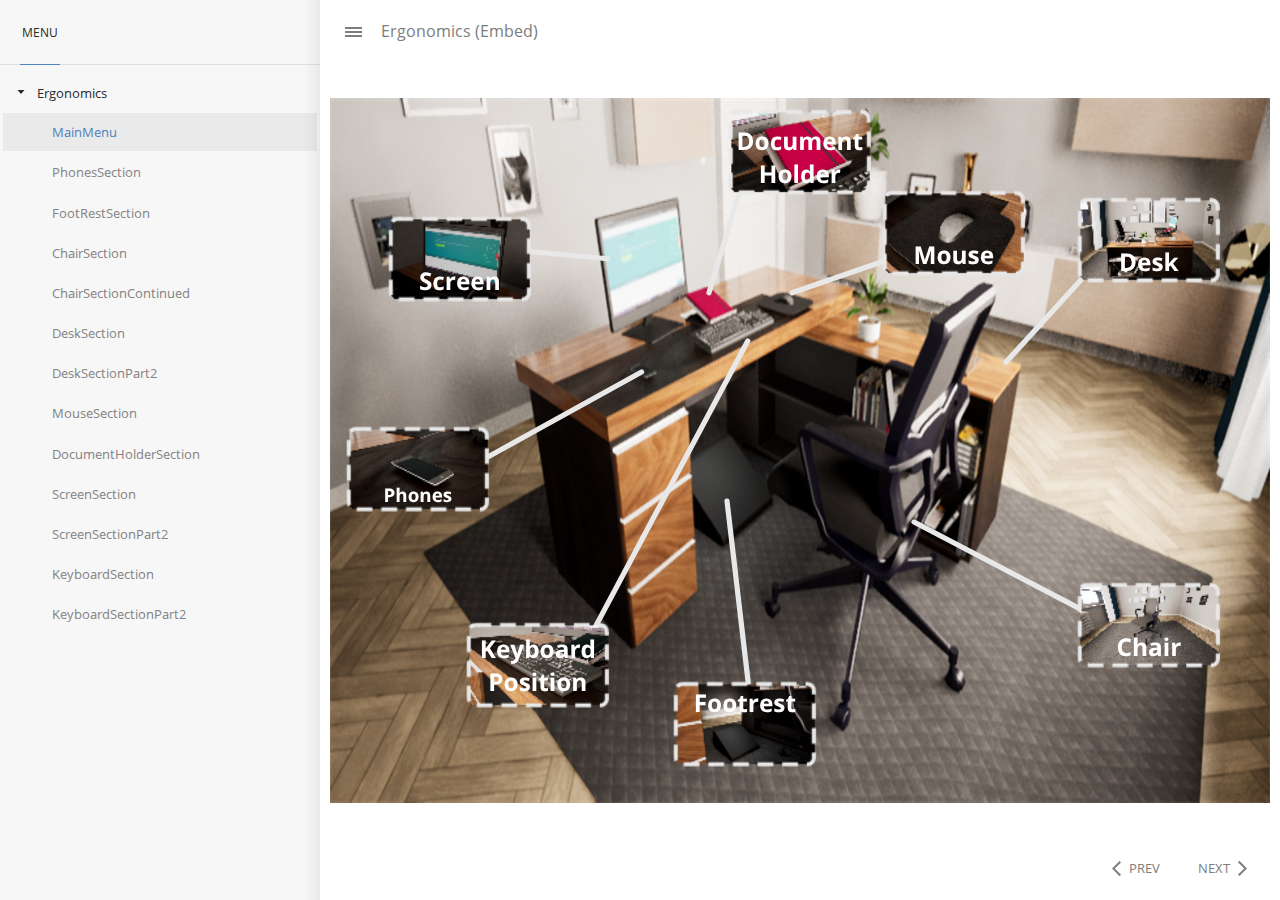
==== index.html @ 6043b25c "Added Ergonomics Storyline" ====
<!DOCTYPE html>
<html lang="en-US">
<head>
  <meta charset="utf-8">
  <!-- Created using Storyline 360 - http://www.articulate.com  -->
  <!-- version: 3.44.23192.0 -->
  <title>Ergonomics (Embed)</title>
  <meta http-equiv="x-ua-compatible" content="IE=edge" />
  <meta name="viewport" content="width=device-width, initial-scale=1.0, user-scalable=no, shrink-to-fit=no, minimal-ui" />
  <meta name="apple-mobile-web-app-capable" content="yes" />
  <style>
    html, body { height: 100%; padding: 0; margin: 0 }
    #app { height: 100%; width: 100%; }
  </style>
  
  <script>window.THREE = { };</script>
</head>
<body style="background: #FBFBFB" class="cs-HTML theme-unified">
  <!-- 360 -->
  <script>!function(e){function n(e,i){return e.test(i)}function i(e){var i=e||navigator.userAgent,o=i.split("[FBAN");if(void 0!==o[1]&&(i=o[0]),this.apple={phone:n(t,i),ipod:n(d,i),tablet:!n(t,i)&&n(s,i),device:n(t,i)||n(d,i)||n(s,i)},this.amazon={phone:n(h,i),tablet:!n(h,i)&&n(a,i),device:n(h,i)||n(a,i)},this.android={phone:n(h,i)||n(b,i),tablet:!n(h,i)&&!n(b,i)&&(n(a,i)||n(r,i)),device:n(h,i)||n(a,i)||n(b,i)||n(r,i)},this.windows={phone:n(l,i),tablet:n(p,i),device:n(l,i)||n(p,i)},this.other={blackberry:n(f,i),blackberry10:n(u,i),opera:n(c,i),firefox:n(A,i),chrome:n(w,i),device:n(f,i)||n(u,i)||n(c,i)||n(A,i)||n(w,i)},this.seven_inch=n(v,i),this.any=this.apple.device||this.android.device||this.windows.device||this.other.device||this.seven_inch,this.phone=this.apple.phone||this.android.phone||this.windows.phone,this.tablet=this.apple.tablet||this.android.tablet||this.windows.tablet,"undefined"==typeof window)return this}function o(){var e=new i;return e.Class=i,e}var t=/iPhone/i,d=/iPod/i,s=/iPad/i,b=/(?=.*\bAndroid\b)(?=.*\bMobile\b)/i,r=/Android/i,h=/(?=.*\bAndroid\b)(?=.*\bSD4930UR\b)/i,a=/(?=.*\bAndroid\b)(?=.*\b(?:KFOT|KFTT|KFJWI|KFJWA|KFSOWI|KFTHWI|KFTHWA|KFAPWI|KFAPWA|KFARWI|KFASWI|KFSAWI|KFSAWA)\b)/i,l=/IEMobile/i,p=/(?=.*\bWindows\b)(?=.*\bARM\b)/i,f=/BlackBerry/i,u=/BB10/i,c=/Opera Mini/i,w=/(CriOS|Chrome)(?=.*\bMobile\b)/i,A=/(?=.*\bFirefox\b)(?=.*\bMobile\b)/i,v=new RegExp("(?:Nexus 7|BNTV250|Kindle Fire|Silk|GT-P1000)","i");"undefined"!=typeof module&&module.exports&&"undefined"==typeof window?module.exports=i:"undefined"!=typeof module&&module.exports&&"undefined"!=typeof window?module.exports=o():"function"==typeof define&&define.amd?define("isMobile",[],e.isMobile=o()):e.isMobile=o()}(this);
    window.isMobile.apple.tablet = window.isMobile.apple.tablet ||
      (navigator.platform === 'MacIntel' && navigator.maxTouchPoints > 1);
    window.isMobile.apple.device = window.isMobile.apple.device || window.isMobile.apple.tablet;
    window.isMobile.tablet = window.isMobile.tablet || window.isMobile.apple.tablet;
    window.isMobile.any = window.isMobile.any || window.isMobile.apple.tablet;
  </script>

  <div id="focus-sink" aria-hidden="true" tabIndex="-1"></div>

  <div id="preso"></div>
  <script>
    window.DS = {};
    window.globals = {
      DATA_PATH_BASE: '',
      HAS_FRAME: true,
      HAS_SLIDE: true,

      lmsPresent: false,
      tinCanPresent: false,
      cmi5Present: false,
      aoSupport: false,
      scale: 'noscale',
      captureRc: false,
      browserSize: 'optimal',
      bgColor: '#FBFBFB',
      features: 'MultipleQuizTracking',
      themeName: 'unified',
      preloaderColor: '#8C8C8C',
      suppressAnalytics: false,
      productChannel: 'stable',
      publishSource: 'storyline',
      aid: 'aid|884dc111-f69d-4b00-8b19-a99890828684',
      cid: '1e27e7cb-bc6e-495b-96c3-03cb5de78c3d',
      playerVersion: '3.44.23192.0',
      maxIosVideoElements: 5,

      
      parseParams: function(qs) {
        if (window.globals.parsedParams != null) {
          return window.globals.parsedParams;
        }
        qs = (qs || window.location.search.substr(1)).split('+').join(' ');
        var params = {},
            tokens,
            re = /[?&]?([^=]+)=([^&]*)/g;

        while (tokens = re.exec(qs)) {
          params[decodeURIComponent(tokens[1]).trim()] =
            decodeURIComponent(tokens[2]).trim();
        }
        window.globals.parsedParams = params;
        return params;
      }

    };

    (function() {

      var classTypes = [ 'desktop', 'mobile', 'phone', 'tablet' ];

      var addDeviceClasses = function(prefix, testObj) {
        var curr, i;
        for (i = 0; i < classTypes.length; i++) {
          curr = classTypes[i];
          if (testObj[curr]) {
            document.body.classList.add(prefix + curr);
          }
        }
      };

      var params = window.globals.parseParams(),
          isDevicePreview = params.devicepreview === '1',
          isPhoneOverride = params.deviceType === 'phone' || (isDevicePreview && params.phone == '1'),
          isTabletOverride = (params.deviceType === 'tablet' || isDevicePreview) && !isPhoneOverride,
          isMobileOverride = isPhoneOverride || isTabletOverride;

      var deviceView = {
        desktop: !window.isMobile.any && !isMobileOverride,
        mobile: window.isMobile.any || isMobileOverride,
        phone: isPhoneOverride || (window.isMobile.phone && !isTabletOverride),
        tablet: isTabletOverride || window.isMobile.tablet
      };

      window.globals.deviceView = deviceView;
      window.isMobile.desktop = !window.isMobile.any;
      window.isMobile.mobile = window.isMobile.any;

      addDeviceClasses('view-', deviceView);

    })();
  </script>
  
  <script src='story_content/user.js' type=text/javascript></script>
  <div class="slide-loader"></div>

  <script type="text/javascript">
    var doc = document, loader = doc.body.querySelector('.slide-loader'); [ 1, 2, 3 ].forEach(function(n) { var d = doc.createElement('div'); d.style.backgroundColor = window.globals.preloaderColor; d.classList.add('mobile-loader-dot'); d.classList.add('dot' + n); loader.appendChild(d); });
  </script>

  <div class="mobile-load-title-overlay" style="display: none">
    <div class="mobile-load-title">Ergonomics (Embed)</div>
  </div>

  <div class="mobile-chrome-warning"></div>

  <script>
    
    if (window.autoSpider && window.vInterfaceObject) {
      document.querySelector('.mobile-load-title-overlay').style.display = 'none';
    }
  </script>

  

  <link rel="stylesheet" href="html5/data/css/output.min.css" data-noprefix />
</body>
<script src="html5/lib/scripts/ds-bootstrap.min.js"></script>
</html>
---- html5/data/css/output.min.css ----
@font-face {
  font-family: 'Open SansBold CharsBoldBF41959F';
  src: url('[data-uri]');
  font-style: normal;
  font-weight: normal;
}
@font-face {
  font-family: 'Arial Charset1_ 6erq5Y9F6C712E7';
  src: url('[data-uri]');
  font-style: normal;
  font-weight: normal;
}
@font-face {
  font-family: 'Open Sans Charset1_ 5jk18753B88';
  src: url('[data-uri]');
  font-style: normal;
  font-weight: normal;
}
.cs-HTML {
  background: rgba(251, 251, 251, 1);
}
.cs-pxabnsnfns00001000001 .cs-infopanel  {
  box-shadow: 0 1px 0 rgba(0, 0, 0, 0);
  background: rgba(255, 255, 255, 1);
}
.cs-pxabnsnfns00001000001 .cs-infopanel .cs-link {
  color: rgba(125, 125, 125, 1);
}
.cs-pxabnsnfns00001000001 .cs-infopanel .cs-link:hover {
  color: rgba(255, 255, 255, 1);
}
.cs-pxabnsnfns00001000001 .cs-infopanel .cs-name {
  color: rgba(68, 68, 68, 1);
}
.cs-pxabnsnfns00001000001 .cs-infopanel .cs-title {
  color: rgba(153, 153, 153, 1);
}
.cs-pxabnsnfns00001000001 .cs-infopanelpopup  {
  box-shadow: 0 1px 0 rgba(0, 0, 0, 0);
  background: rgba(0, 0, 0, 0);
}
.cs-pxabnsnfns00001000001 .cs-infopanelpopup .cs-link {
  color: rgba(255, 0, 0, 1);
}
.cs-pxabnsnfns00001000001 .cs-infopanelpopup .cs-link:hover {
  color: rgba(255, 255, 255, 1);
}
.cs-pxabnsnfns00001000001 .cs-infopanelpopup .cs-name {
  color: rgba(255, 255, 255, 1);
}
.cs-pxabnsnfns00001000001 .cs-infopanelpopup .cs-bio {
  color: rgba(125, 125, 125, 1);
}
.cs-pxabnsnfns00001000001 .cs-timer  {
  color: rgba(125, 125, 125, 1);
}
.cs-pxabnsnfns00001000001 .cs-duration stop:first-child {
  stop-color: rgba(220, 220, 220, 1);
}
.cs-pxabnsnfns00001000001 .cs-duration stop:last-child {
  stop-color: rgba(220, 220, 220, 1);
}
.cs-pxabnsnfns00001000001 .cs-elapsed stop:first-child {
  stop-color: rgba(254, 227, 71, 1);
}
.cs-pxabnsnfns00001000001 .cs-elapsed stop:last-child {
  stop-color: rgba(254, 227, 71, 1);
}
.cs-pxabnsnfns00001000001 .cs-timer .cs-pie .cs-innerstroke {
  stroke: rgba(199, 199, 199, 1);
}
.cs-pxabnsnfns00001000001 .cs-timer .cs-pie .cs-innerborder {
  stroke: rgba(255, 255, 255, 1);
}
.cs-pxabnsnfns00001000001 .cs-window  {
  box-shadow: 0 8px 5px rgba(0, 0, 0, 0.2);
  border-color: rgba(49, 99, 0, 1);
  background: rgba(255, 255, 255, 1);
  color: rgba(255, 255, 255, 1);
}
.cs-pxabnsnfns00001000001 .cs-window .cs-diva {
  border-color: rgba(0, 0, 0, 0);
}
.cs-pxabnsnfns00001000001 .cs-window .cs-divb {
  border-color: rgba(0, 0, 0, 0);
}
.cs-pxabnsnfns00001000001 .cs-editor .cs-editor-slide {
  color: rgba(255, 255, 255, 1);
}
.cs-pxabnsnfns00001000001 .cs-editor .cs-editor-html {
  color: rgba(84, 84, 84, 1);
}
.cs-pxabnsnfns00001000001 .cs-editor .cs-editor-button {
  text-shadow: 0 1px 0 rgba(0, 0, 0, 0);
  color: rgba(255, 255, 255, 1);
  border-color: rgba(33, 68, 0, 1);
  background: rgba(60, 124, 0, 1);
}
.cs-pxabnsnfns00001000001 .cs-editor .cs-editor-button:hover {
  background: rgba(66, 142, 0, 1);
}
.cs-pxabnsnfns00001000001 .cs-editor .cs-editor-button:active {
  background: rgba(46, 93, 0, 1);
}
.cs-pxabnsnfns00001000001 .cs-listitem  {
  color: rgba(131, 130, 130, 1);
  border-color: rgba(0, 0, 0, 0);
}
.cs-pxabnsnfns00001000001 .cs-listitem.cs-viewed {
  color: rgba(170, 170, 170, 1);
}
.cs-pxabnsnfns00001000001 .cs-listitem.cs-selected {
  color: rgba(91, 98, 100, 1);
  background: rgba(234, 234, 234, 1);
}
.cs-pxabnsnfns00001000001 .cs-listitem.cs-selected:hover {
  background: rgba(234, 234, 234, 1);
}
.cs-pxabnsnfns00001000001 .cs-listitem.cs-selected.hover {
  background: rgba(234, 234, 234, 1);
}
.cs-pxabnsnfns00001000001 .cs-listitem.cs-selected:focus {
  background: rgba(234, 234, 234, 1);
}
.cs-pxabnsnfns00001000001 .cs-listitem .cs-icon-carrot {
  fill: rgba(131, 130, 130, 1);
}
.cs-pxabnsnfns00001000001 .cs-listitem .cs-icon-carrot .cs-shadow {
  fill: rgba(0, 0, 0, 0);
}
.cs-pxabnsnfns00001000001 .cs-listitem:hover {
  background: rgba(232, 232, 232, 1);
}
.cs-pxabnsnfns00001000001 .cs-listitem.hover {
  background: rgba(232, 232, 232, 1);
}
.cs-pxabnsnfns00001000001 .cs-listitem:focus {
  background: rgba(232, 232, 232, 1);
}
.cs-pxabnsnfns00001000001 .cs-glossary  {
  color: rgba(131, 130, 130, 1);
}
.cs-pxabnsnfns00001000001 .cs-glossary .cs-scrolling-panel {
  background: rgba(0, 0, 0, 0);
}
.cs-pxabnsnfns00001000001 .cs-glossary .cs-term.cs-selected .cs-choice-list-trigger {
  color: rgba(255, 255, 255, 1);
  background: rgba(255, 255, 255, 1);
}
.cs-pxabnsnfns00001000001 .cs-glossary .cs-term.cs-selected .cs-choice-list-trigger:focus {
  color: rgba(255, 255, 255, 1);
  background: rgba(255, 255, 255, 1);
}
.cs-pxabnsnfns00001000001 .cs-glossary .cs-term:hover .cs-choice-list-trigger {
  background: rgba(140, 140, 140, 1);
}
.cs-pxabnsnfns00001000001 .cs-glossary .cs-term.hover .cs-choice-list-trigger {
  background: rgba(140, 140, 140, 1);
}
.cs-pxabnsnfns00001000001 .cs-glossary .cs-term .cs-choice-list-trigger:focus {
  background: rgba(140, 140, 140, 1);
}
.cs-pxabnsnfns00001000001 .cs-glossary .cs-diva {
  border-color: rgba(0, 0, 0, 0);
}
.cs-pxabnsnfns00001000001 .cs-glossary .cs-divb {
  border-color: rgba(0, 0, 0, 0);
}
.cs-pxabnsnfns00001000001 .cs-glossary .cs-divc {
  border-color: rgba(0, 0, 0, 0);
}
.cs-pxabnsnfns00001000001 .cs-glossary .cs-heading {
  color: rgba(44, 47, 48, 1);
}
.cs-pxabnsnfns00001000001 .cs-resource .cs-separator {
  border-color: rgba(0, 0, 0, 0);
}
.cs-pxabnsnfns00001000001 .cs-outline  {
  color: rgba(45, 45, 45, 1);
}
.cs-pxabnsnfns00001000001 .cs-outline .cs-diva {
  border-color: rgba(0, 0, 0, 0);
}
.cs-pxabnsnfns00001000001 .cs-outline .cs-divb {
  border-color: rgba(0, 0, 0, 0);
}
.cs-pxabnsnfns00001000001 .cs-outline .cs-divc {
  border-color: rgba(0, 0, 0, 0);
}
.cs-pxabnsnfns00001000001 .cs-outline .cs-search-filter:hover {
  color: rgba(0, 0, 0, 0);
}
.cs-pxabnsnfns00001000001 .cs-outline .cs-search-filter.hover {
  color: rgba(0, 0, 0, 0);
}
.cs-pxabnsnfns00001000001 .cs-transcript  {
  color: rgba(255, 255, 255, 1);
}
.cs-pxabnsnfns00001000001 .cs-transcript .cs-div {
  border-color: rgba(0, 0, 0, 0);
}
.cs-pxabnsnfns00001000001 .cs-tabs:not(.topmenu-item) {
  color: rgba(125, 125, 125, 1);
}
.cs-pxabnsnfns00001000001 .cs-tabs .cs-inner-button:not(.topmenu-item) {
  text-shadow: 0 1px 0 rgba(0, 0, 0, 0);
}
.cs-pxabnsnfns00001000001 .cs-tabs:hover:not(.topmenu-item) {
  color: rgba(39, 43, 44, 1);
}
.cs-pxabnsnfns00001000001 .cs-tabs.cs-selected {
  background: rgba(0, 0, 0, 0);
  color: rgba(39, 43, 44, 1);
}
.cs-pxabnsnfns00001000001 .cs-seekcontrol  {
  background: rgba(0, 0, 0, 0);
  border-color: rgba(0, 0, 0, 0);
}
.cs-pxabnsnfns00001000001 .cs-seekcontrol .cs-button:hover .cs-icon {
  fill: rgba(255, 255, 255, 1);
}
.cs-pxabnsnfns00001000001 .cs-seekcontrol .cs-button.hover .cs-icon {
  fill: rgba(255, 255, 255, 1);
}
.cs-pxabnsnfns00001000001 .cs-seekcontrol .cs-button .cs-icon-shadow {
  fill: rgba(0, 0, 0, 0);
}
.cs-pxabnsnfns00001000001 .cs-seekcontrol .cs-button .cs-icon {
  fill: rgba(140, 140, 140, 1);
}
.cs-pxabnsnfns00001000001 .cs-seekcontrol .cs-seek .cs-fill {
  background: rgba(255, 255, 255, 0.5);
}
.cs-pxabnsnfns00001000001 .cs-seekcontrol .cs-seek {
  background: rgba(220, 220, 220, 1);
  border-color: rgba(0, 0, 0, 0);
}
.cs-pxabnsnfns00001000001 .cs-searchinput .cs-input {
  color: rgba(142, 142, 142, 1);
  border-color: rgba(0, 0, 0, 0);
  background: rgba(234, 234, 234, 1);
}
.cs-pxabnsnfns00001000001 .cs-searchinput .cs-input:focus {
  color: rgba(44, 47, 48, 1);
  background: rgba(41, 41, 41, 1);
}
.cs-pxabnsnfns00001000001 .cs-searchinput .cs-input:hover {
  box-shadow: inset 0 0 1px 0 rgba(69, 126, 19, 0);
}
.cs-pxabnsnfns00001000001 .cs-searchinput .cs-input.hover {
  box-shadow: inset 0 0 1px 0 rgba(69, 126, 19, 0);
}
.cs-pxabnsnfns00001000001 .cs-searchinput .cs-button .cs-icon {
  fill: rgba(63, 69, 72, 1);
}
.cs-pxabnsnfns00001000001 .cs-searchinput .cs-button:hover {
  fill: rgba(63, 133, 0, 1);
}
.cs-pxabnsnfns00001000001 .cs-searchinput .cs-button.hover {
  fill: rgba(63, 133, 0, 1);
}
.cs-pxabnsnfns00001000001 .cs-menu  {
  box-shadow: 0 1px 0 rgba(0, 0, 0, 0);
  background: rgba(251, 251, 251, 1);
}
.cs-pxabnsnfns00001000001 .cs-topmenu-item.active .cs-tab {
  background: rgba(251, 251, 251, 1);
}
.cs-pxabnsnfns00001000001 .cs-logo  {
  box-shadow: 0 1px 0 rgba(37, 75, 0, 1);
  background: rgba(255, 255, 255, 1);
}
.cs-pxabnsnfns00001000001 .cs-checkbox  {
  color: rgba(255, 255, 255, 1);
}
.cs-pxabnsnfns00001000001 .cs-checkbox:hover {
  border-color: rgba(175, 221, 130, 1);
}
.cs-pxabnsnfns00001000001 .cs-checkbox.hover {
  border-color: rgba(175, 221, 130, 1);
}
.cs-pxabnsnfns00001000001 .cs-checkbox .cs-box {
  color: rgba(255, 255, 255, 1);
  border-color: rgba(42, 83, 0, 1);
}
.cs-pxabnsnfns00001000001 .cs-checkbox .cs-box:checked::after {
  color: rgba(43, 196, 0, 1);
}
.cs-pxabnsnfns00001000001 .cs-button  {
  text-shadow: 0 1px 0 rgba(0, 0, 0, 0);
  color: rgba(125, 125, 125, 1);
  border-color: rgba(0, 0, 0, 0);
  background: rgba(0, 0, 0, 0);
  box-shadow: 0 1px 0 rgba(0, 0, 0, 0);
}
.cs-pxabnsnfns00001000001 .cs-button .cs-icon {
  fill: rgba(125, 125, 125, 1);
}
.cs-pxabnsnfns00001000001 .cs-button .cs-icon-shadow {
  fill: rgba(0, 0, 0, 0);
}
.cs-pxabnsnfns00001000001 .cs-button:hover {
  background: rgba(39, 43, 44, 1);
}
.cs-pxabnsnfns00001000001 .cs-button.hover {
  background: rgba(39, 43, 44, 1);
}
.cs-pxabnsnfns00001000001 .cs-button:active {
  background: rgba(0, 0, 0, 0);
}
.cs-pxabnsnfns00001000001 .cs-button.cs-disabled:hover {
  background: rgba(0, 0, 0, 0);
}
.cs-pxabnsnfns00001000001 .cs-button.cs-disabled.hover {
  background: rgba(0, 0, 0, 0);
}
.cs-pxabnsnfns00001000001 .cs-button.cs-disabled:active {
  background: rgba(0, 0, 0, 0);
}
.cs-pxabnsnfns00001000001 .cs-button.cs-volume:hover {
  background: rgba(0, 0, 0, 0);
}
.cs-pxabnsnfns00001000001 .cs-button.cs-volume.hover {
  background: rgba(0, 0, 0, 0);
}
.cs-pxabnsnfns00001000001 .cs-button.cs-volume:active {
  background: rgba(0, 0, 0, 0);
}
.cs-pxabnsnfns00001000001.cs-base  {
  color: rgba(125, 125, 125, 1);
  border-color: rgba(0, 0, 0, 0);
  background: rgba(251, 251, 251, 1);
}
.cs-pxabnsnfns00001000001.cs-base .cs-separator .cs-diva {
  background: rgba(85, 85, 85, 1);
}
.cs-pxabnsnfns00001000001.cs-base .cs-separator .cs-divb {
  background: rgba(0, 0, 0, 0);
}
.cs-pxabnsnfns00001000001.cs-base .cs-topmenu-item.active .cs-tab {
  border-color: rgba(85, 85, 85, 1);
}
.cs-pxabnsnfns00001000001.cs-base .cs-topmenu-item.active .cs-panel {
  border-color: rgba(85, 85, 85, 1);
}
.cs-pxabnsnfns00001000001.cs-base .cs-left {
  background: rgba(247, 247, 247, 1);
}
.cs-pxabnsnfns00001000001.cs-base .cs-area-primary .cs-slide-container {
  background: rgba(255, 255, 255, 1);
}
.cs-pxabnsnfns00001000001.cs-base.cs-custom-theme .cs-brandhighlight-bg {
  background: rgba(79, 129, 189, 1) !important;
}
.cs-pxabnsnfns00001000001.cs-base.cs-custom-theme .cs-brandhighlight-border {
  border-color: rgba(79, 129, 189, 1) !important;
}
.cs-pxabnsnfns00001000001.cs-base.cs-custom-theme .cs-brandhighlight-text {
  color: rgba(79, 129, 189, 1) !important;
}
.cs-pxabnsnfns00001000001.cs-base.cs-custom-theme .cs-brandhighlight-fill {
  fill: rgba(79, 129, 189, 1) !important;
}
.cs-pxabnsnfns00001000001.cs-base.cs-custom-theme .cs-listitem.cs-selected {
  color: rgba(79, 129, 189, 1) !important;
}
.cs-pxabnsnfns00001000001 .cs-volume::-moz-range-thumb {
  border-color: rgba(43, 85, 0, 1);
  box-shadow: inset 0 0 1px 0 rgba(43, 85, 0, 1);
  background: rgba(255, 255, 255, 1);
}
.cs-pxabnsnfns00001000001 .cs-volume::-ms-thumb {
  border-color: rgba(43, 85, 0, 1);
  box-shadow: inset 0 0 1px 0 rgba(43, 85, 0, 1);
  background: rgba(255, 255, 255, 1);
}
.cs-pxabnsnfns00001000001 .cs-volume::-webkit-slider-thumb {
  border-color: rgba(43, 85, 0, 1);
  box-shadow: inset 0 0 1px 0 rgba(43, 85, 0, 1);
  background: rgba(255, 255, 255, 1);
}
.cs-pxabnsnfns00001000001 .cs-volume::-moz-range-track {
  border-color: rgba(66, 140, 1, 1);
  background: rgba(220, 220, 220, 1);
}
.cs-pxabnsnfns00001000001 .cs-volume::-ms-track {
  border-color: rgba(66, 140, 1, 1);
  background: rgba(220, 220, 220, 1);
}
.cs-pxabnsnfns00001000001 .cs-volume::-webkit-slider-runnable-track {
  border-color: rgba(66, 140, 1, 1);
  background: rgba(220, 220, 220, 1);
}
body.show-focus .tab-focus-box {
  border-color: rgba(255, 255, 0, 1);
}
.skipnav {
  border-color: rgba(255, 255, 0, 1);
}
.cs-pxabnsnfns00001000001 .cs-listitem:hover {
  color: #5B6264;
}
.cs-pxabnsnfns00001000001 .cs-listitem.hover {
  color: #5B6264;
}
.cs-listitem.cs-viewed .cs-icon-carrot * {
  fill: #AAAAAA;
}
.cs-pxabnsnfns00001000001 .cs-listitem:hover .cs-icon-carrot * {
  fill: #5B6264;
}
.cs-pxabnsnfns00001000001 .cs-listitem.hover .cs-icon-carrot * {
  fill: #5B6264;
}
.cs-pxabnsnfns00001000001 .is-scene:not(.outline-links-collapse) > a {
  color: #2C2F30;
}
.cs-pxabnsnfns00001000001 .is-scene:not(.outline-links-collapse) .cs-icon-carrot * {
  fill: #5B6264 !important;
}
.cs-pxabnsnfns00001000001 .tabs, .cs-pxabnsnfns00001000001 .cs-logo {
  border-bottom: 1px solid #DFDFDF;
}
.cs-pxabnsnfns00001000001 .area-secondary-wrapper:after {
  background-image: url('[data-uri]');
  background-size: 100%;
}
.cs-pxabnsnfns00001000001 .panel-footer {
  background: #F7F7F7;
}
.cs-pxabnsnfns00001000001 #outline-search {
  background: #EAEAEA;
}
.cs-pxabnsnfns00001000001 .topmenu-panel #outline-search {
  background: #EAEAEA;
}
.cs-pxabnsnfns00001000001 .search-icon circle, .cs-pxabnsnfns00001000001 .search-icon path {
  stroke: #3F4548;
}
.cs-pxabnsnfns00001000001 #outline-search input[type   =search] {
  color: #2C2F30;
}
.cs-pxabnsnfns00001000001 #outline-search ::-webkit-input-placeholder {
  color: #8E8E8E !important;
}
.cs-pxabnsnfns00001000001 #outline-search :-ms-input-placeholder {
  color: #8E8E8E !important;
}
.cs-pxabnsnfns00001000001 #outline-search ::-moz-placeholder {
  color: #8E8E8E !important;
  opacity: 1;
}
.cs-pxabnsnfns00001000001 .cs-topmenu-item.active, body:not(.is-touchable-tablet) .cs-pxabnsnfns00001000001 .cs-topmenu-item:hover {
  color: #272B2C;
}
.cs-pxabnsnfns00001000001 .cs-topmenu-item.button-tapped {
  color: #272B2C;
}
.cs-pxabnsnfns00001000001 .cs-topmenu-item.active .cs-tab, .cs-pxabnsnfns00001000001 .cs-topmenu-item .cs-tab {
  background: transparent !important;
  border: none !important;
}
.cs-pxabnsnfns00001000001 .top-tabs-drop-icon div {
  background: #7D7D7D;
}
.cs-pxabnsnfns00001000001 .cs-panel.topmenu-panel .panel-content, .cs-pxabnsnfns00001000001 .top-tabs-drop {
  background: #FAFAFA;
}
.cs-pxabnsnfns00001000001 .cs-topmenu-item.active .cs-panel {
  background: #FAFAFA;
}
.cs-pxabnsnfns00001000001 .cs-menu.topmenu-panel, .cs-pxabnsnfns00001000001 .top-tabs-drop {
  box-shadow: 0px 0px 25px rgba(0, 0, 0, 0.2) !important;
}
.cs-pxabnsnfns00001000001 .topmenu-item.active:after, .cs-pxabnsnfns00001000001 .open.top-tabs-drop-icon:after, .cs-pxabnsnfns00001000001 .volume .btn:after {
  background-image: url('[data-uri]');
}
.cs-pxabnsnfns00001000001 .resources .resources-list a:hover {
  background: #E8E8E8;
}
body:not(.is-touchable-tablet) .cs-pxabnsnfns00001000001 .resources .resources-list a:hover {
  background: #E8E8E8;
}
.cs-pxabnsnfns00001000001 .resources .resources-list a.hover {
  background: #E8E8E8;
}
body:not(.is-touchable-tablet) .cs-pxabnsnfns00001000001 .resources .resources-list a.hover {
  background: #E8E8E8;
}
.cs-pxabnsnfns00001000001 .resources .resources-list a.button-tapped {
  background: #E8E8E8;
}
.cs-pxabnsnfns00001000001 .cs-icon path, .cs-pxabnsnfns00001000001 .cs-icon rect, .cs-pxabnsnfns00001000001 .cs-icon polygon, .cs-pxabnsnfns00001000001 .menu-icon-wrapper.menu-icon-wrapper-hover path {
  fill: #7D7D7D;
}
.cs-pxabnsnfns00001000001 .cs-icon .icon-stroke-only {
  fill: none !important;
  stroke: #7D7D7D !important;
}
body:not(.is-touchable-tablet) .cs-pxabnsnfns00001000001 .cs-button:hover .cs-icon path, body:not(.is-touchable-tablet) .cs-pxabnsnfns00001000001 .cs-button:hover .cs-icon rect, body:not(.is-touchable-tablet) .cs-pxabnsnfns00001000001 .cs-button:hover .cs-icon polygon {
  fill: #272B2C;
}
.cs-pxabnsnfns00001000001 .cs-button.button-tapped .cs-icon path, .cs-pxabnsnfns00001000001 .cs-button.button-tapped .cs-icon rect, .cs-pxabnsnfns00001000001 .cs-button.button-tapped .cs-icon polygon {
  fill: #272B2C;
}
body:not(.is-touchable-tablet) .cs-pxabnsnfns00001000001 .cs-button:hover .cs-icon .icon-stroke-only {
  fill: none !important;
  stroke: #272B2C !important;
}
.cs-pxabnsnfns00001000001 .cs-button:button-tapped .cs-icon .icon-stroke-only {
  fill: none !important;
  stroke: #272B2C !important;
}
.cs-pxabnsnfns00001000001 .menu-icon-wrapper.menu-icon-wrapper-hover svg path {
  fill: #272B2C;
}
.cs-pxabnsnfns00001000001 .volume .btn:before {
  background: #FAFAFA;
}
.cs-pxabnsnfns00001000001 .volume-track {
  background: #DCDCDC;
}
.cs-pxabnsnfns00001000001 .volume-icon circle {
  stroke: #7D7D7D;
}
.cs-pxabnsnfns00001000001 .volume .btn:before {
  box-shadow: 0px 0px 30px rgba(0, 0, 0, 0.2) !important;
}
.cs-pxabnsnfns00001000001 .cs-panel .scrollarea-btn:after {
  background: #C4C4C4;
}
.scrollarea-scrollbar:hover .scrollarea-btn:after, .scrollarea-scrollbar.highlight-scrollbar .scrollarea-btn:after {
  background: #ADADAD;
}
.floating-sidebar .sidebar-overlay {
  background: rgba(0, 0, 0, 0.3);
}
.cs-pxabnsnfns00001000001 .overlay-message {
  background: rgba(0, 0, 0, 0.3);
}
.cs-pxabnsnfns00001000001 .top-ui-bg, .cs-pxabnsnfns00001000001 .bottom-ui-bg, .cs-pxabnsnfns00001000001 .right-ui-bg, .cs-pxabnsnfns00001000001 .left-ui-bg {
  background: rgba(255, 255, 255, 0.8);
}
.cs-pxabnsnfns00001000001 .circle-progress-bg {
  fill: #FBFBFB;
}
.cs-pxabnsnfns00001000001 .circle-progress-well {
  fill: #DCDCDC;
}
.cs-pxabnsnfns00001000001 .lightbox .option-pane {
  background: rgba(251, 251, 251, 0.8);
}
.cs-pxabnsnfns00001000001 .lightbox .option-pane:before {
  background: #FBFBFB;
}
.cs-pxabnsnfns00001000001 .message-window {
  background: #FBFBFB;
}
.cs-pxabnsnfns00001000001 .message-window-header p, .cs-pxabnsnfns00001000001 .message-window-text {
  color: #7D7D7D;
}
.cs-pxabnsnfns00001000001 .message-window-header p {
  border-bottom: 1px solid #DFDFDF;
}
.cs-pxabnsnfns00001000001 .message-window button.slide-object-button {
  border: 1px solid #7D7D7D !important;
}
.cs-pxabnsnfns00001000001 .message-window button.slide-object-button:hover {
  background: rgba(125, 125, 125, 0.3) !important;
}
.message-window .slide-object-button tspan, .message-window .slide-object-button-text tspan {
  fill: #7D7D7D !important;
}
body:not(.is-touchable-tablet) .cs-pxabnsnfns00001000001 .cs-button:hover .text {
  color: #272B2C;
}
.cs-pxabnsnfns00001000001 .cs-button.button-tapped .text {
  color: #272B2C;
}
.cs-pxabnsnfns00001000001.cs-base {
  background: #FFFFFF;
}
.cs-pxabnsnfns00001000001 .cs-menu {
  background: transparent;
}
.cs-pxabnsnfns00001000001 .progress-bar .progress-bar-fill:after {
  background: #4F81BD !important;
}
.cs-pxabnsnfns00001000001 .volume-dot {
  background: #4F81BD !important;
}
.fn-npnxnanbsnfns00001000001 {
  font-family: 'Open SansD6FFC9F9';
  -webkit-font-variant-ligatures: no-common-ligatures;
  font-variant-ligatures: no-common-ligatures;
}
.fn-pxabnsnfns00001000001 {
  font-family: 'Open SansD6FFC9F9';
  -webkit-font-variant-ligatures: no-common-ligatures;
  font-variant-ligatures: no-common-ligatures;
}
.fn-npxnabnsnfns00001000001 {
  font-family: 'Open SansD6FFC9F9';
  -webkit-font-variant-ligatures: no-common-ligatures;
  font-variant-ligatures: no-common-ligatures;
}
.fn-npnxnanbnsnfns00001000001 {
  font-family: 'Open SansD6FFC9F9';
  -webkit-font-variant-ligatures: no-common-ligatures;
  font-variant-ligatures: no-common-ligatures;
}
.fn-pxabnsnfns00001000000 {
  font-family: 'Open SansD6FFC9F9';
  -webkit-font-variant-ligatures: no-common-ligatures;
  font-variant-ligatures: no-common-ligatures;
}
@font-face {
  font-family: 'Open SansD6FFC9F9';
  src: url('[data-uri]');
  font-style: normal;
  font-weight: bold;
}
@font-face {
  font-family: 'Open SansD6FFC9F9';
  src: url('[data-uri]');
  font-style: normal;
  font-weight: normal;
}
.cs-ExternalInterfaceErrorSlide .cs-buttonOK {
  color: rgba(255, 255, 255, 1);
  border-color: rgba(33, 68, 0, 1);
  background: rgba(60, 124, 0, 1);
  text-shadow: 0 1px 0 rgba(0, 0, 0, 0);
}
.cs-ExternalInterfaceErrorSlide .cs-buttonOK .cs-html {
  color: rgba(84, 84, 84, 1);
}
.cs-ExternalInterfaceErrorSlide .cs-buttonOK .cs-slide {
  border-color: rgba(255, 255, 255, 1);
}
.cs-ExternalInterfaceErrorSlide .cs-buttonOK:hover {
  background: rgba(66, 142, 0, 1);
}
.cs-ExternalInterfaceErrorSlide .cs-buttonOK:active {
  background: rgba(46, 93, 0, 1);
}
.cs-InvalidPromptSlide .cs-6IU3LxxL5YJ-InvalidPromptSlide-btn0 {
  color: rgba(255, 255, 255, 1);
  border-color: rgba(33, 68, 0, 1);
  background: rgba(60, 124, 0, 1);
  text-shadow: 0 1px 0 rgba(0, 0, 0, 0);
}
.cs-InvalidPromptSlide .cs-6IU3LxxL5YJ-InvalidPromptSlide-btn0 .cs-html {
  color: rgba(84, 84, 84, 1);
}
.cs-InvalidPromptSlide .cs-6IU3LxxL5YJ-InvalidPromptSlide-btn0 .cs-slide {
  border-color: rgba(255, 255, 255, 1);
}
.cs-InvalidPromptSlide .cs-6IU3LxxL5YJ-InvalidPromptSlide-btn0:hover {
  background: rgba(66, 142, 0, 1);
}
.cs-InvalidPromptSlide .cs-6IU3LxxL5YJ-InvalidPromptSlide-btn0:active {
  background: rgba(46, 93, 0, 1);
}
.cs-PrintPromptSlide .cs-6IU3LxxL5YJ-PrintPromptSlide-btn0 {
  color: rgba(255, 255, 255, 1);
  border-color: rgba(33, 68, 0, 1);
  background: rgba(60, 124, 0, 1);
  text-shadow: 0 1px 0 rgba(0, 0, 0, 0);
}
.cs-PrintPromptSlide .cs-6IU3LxxL5YJ-PrintPromptSlide-btn0 .cs-html {
  color: rgba(84, 84, 84, 1);
}
.cs-PrintPromptSlide .cs-6IU3LxxL5YJ-PrintPromptSlide-btn0 .cs-slide {
  border-color: rgba(255, 255, 255, 1);
}
.cs-PrintPromptSlide .cs-6IU3LxxL5YJ-PrintPromptSlide-btn0:hover {
  background: rgba(66, 142, 0, 1);
}
.cs-PrintPromptSlide .cs-6IU3LxxL5YJ-PrintPromptSlide-btn0:active {
  background: rgba(46, 93, 0, 1);
}
.cs-ScrollPromptSlide .cs-6IU3LxxL5YJ-ScrollPromptSlide-btn0 {
  color: rgba(255, 255, 255, 1);
  border-color: rgba(33, 68, 0, 1);
  background: rgba(60, 124, 0, 1);
  text-shadow: 0 1px 0 rgba(0, 0, 0, 0);
}
.cs-ScrollPromptSlide .cs-6IU3LxxL5YJ-ScrollPromptSlide-btn0 .cs-html {
  color: rgba(84, 84, 84, 1);
}
.cs-ScrollPromptSlide .cs-6IU3LxxL5YJ-ScrollPromptSlide-btn0 .cs-slide {
  border-color: rgba(255, 255, 255, 1);
}
.cs-ScrollPromptSlide .cs-6IU3LxxL5YJ-ScrollPromptSlide-btn0:hover {
  background: rgba(66, 142, 0, 1);
}
.cs-ScrollPromptSlide .cs-6IU3LxxL5YJ-ScrollPromptSlide-btn0:active {
  background: rgba(46, 93, 0, 1);
}
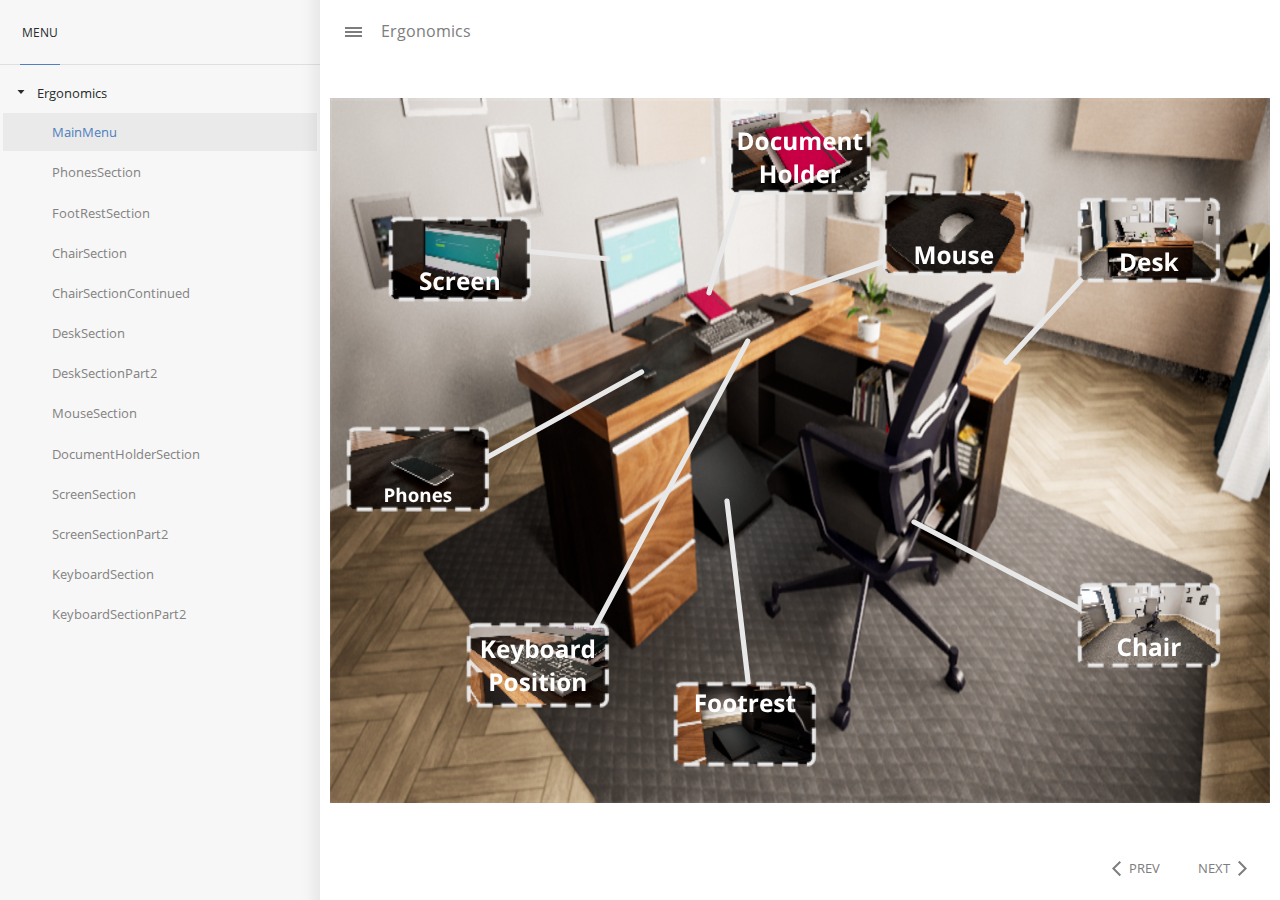
==== commit e7438a7e: "Added Ergonomics Storyline" ====
--- a/index.html
+++ b/index.html
@@ -4,7 +4,7 @@
   <meta charset="utf-8">
   <!-- Created using Storyline 360 - http://www.articulate.com  -->
   <!-- version: 3.44.23192.0 -->
-  <title>Ergonomics (Embed)</title>
+  <title>Ergonomics</title>
   <meta http-equiv="x-ua-compatible" content="IE=edge" />
   <meta name="viewport" content="width=device-width, initial-scale=1.0, user-scalable=no, shrink-to-fit=no, minimal-ui" />
   <meta name="apple-mobile-web-app-capable" content="yes" />
@@ -118,7 +118,7 @@
   </script>
 
   <div class="mobile-load-title-overlay" style="display: none">
-    <div class="mobile-load-title">Ergonomics (Embed)</div>
+    <div class="mobile-load-title">Ergonomics</div>
   </div>
 
   <div class="mobile-chrome-warning"></div>
--- a/html5/data/css/output.min.css
+++ b/html5/data/css/output.min.css
@@ -1,17 +1,17 @@
 @font-face {
-  font-family: 'Open SansBold CharsBoldBF41959F';
+  font-family: 'Open SansBold CharsBold318DC662';
   src: url('[data-uri]');
   font-style: normal;
   font-weight: normal;
 }
 @font-face {
-  font-family: 'Arial Charset1_ 6erq5Y9F6C712E7';
+  font-family: 'Arial Charset1_ 6XeEOpQ87319289';
   src: url('[data-uri]');
   font-style: normal;
   font-weight: normal;
 }
 @font-face {
-  font-family: 'Open Sans Charset1_ 5jk18753B88';
+  font-family: 'Open Sans Charset1_ 65CB03147B7';
   src: url('[data-uri]');
   font-style: normal;
   font-weight: normal;
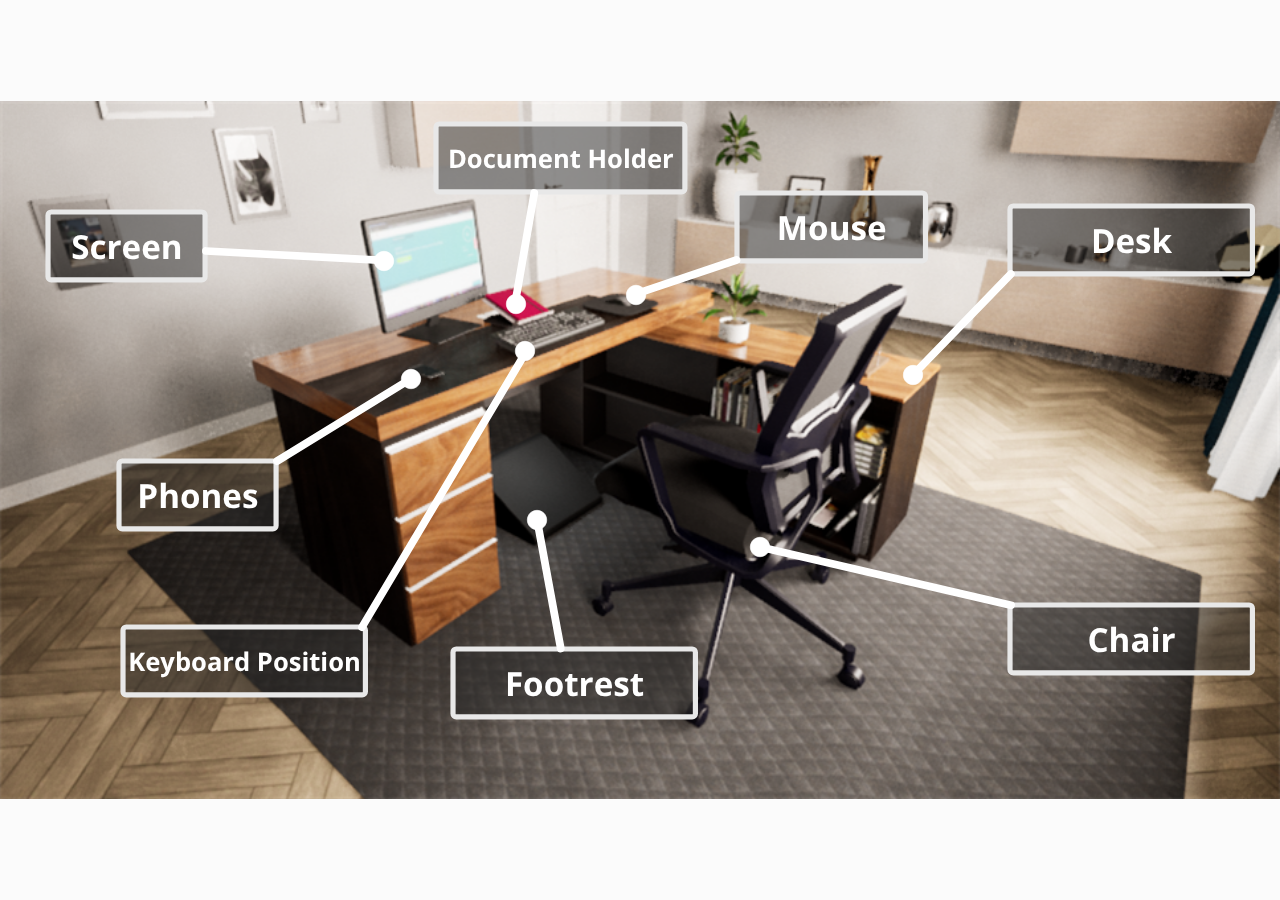
==== commit 1f773681: "Updated Storyline Package." ====
--- a/index.html
+++ b/index.html
@@ -3,8 +3,8 @@
 <head>
   <meta charset="utf-8">
   <!-- Created using Storyline 360 - http://www.articulate.com  -->
-  <!-- version: 3.44.23192.0 -->
-  <title>Ergonomics</title>
+  <!-- version: 3.45.23393.0 -->
+  <title>Ergonomics_UpdatedButtons</title>
   <meta http-equiv="x-ua-compatible" content="IE=edge" />
   <meta name="viewport" content="width=device-width, initial-scale=1.0, user-scalable=no, shrink-to-fit=no, minimal-ui" />
   <meta name="apple-mobile-web-app-capable" content="yes" />
@@ -49,9 +49,9 @@
       suppressAnalytics: false,
       productChannel: 'stable',
       publishSource: 'storyline',
-      aid: 'aid|884dc111-f69d-4b00-8b19-a99890828684',
+      aid: 'aid|1981f0d1-5d42-408e-9828-21afede5e9bc',
       cid: '1e27e7cb-bc6e-495b-96c3-03cb5de78c3d',
-      playerVersion: '3.44.23192.0',
+      playerVersion: '3.45.23393.0',
       maxIosVideoElements: 5,
 
       
@@ -118,7 +118,7 @@
   </script>
 
   <div class="mobile-load-title-overlay" style="display: none">
-    <div class="mobile-load-title">Ergonomics</div>
+    <div class="mobile-load-title">Ergonomics_UpdatedButtons</div>
   </div>
 
   <div class="mobile-chrome-warning"></div>
--- a/html5/data/css/output.min.css
+++ b/html5/data/css/output.min.css
@@ -1,17 +1,17 @@
 @font-face {
-  font-family: 'Open SansBold CharsBold318DC662';
-  src: url('[data-uri]');
+  font-family: 'Open SansBold CharsBoldDA16A7A0';
+  src: url('[data-uri]');
   font-style: normal;
   font-weight: normal;
 }
 @font-face {
-  font-family: 'Arial Charset1_ 6XeEOpQ87319289';
+  font-family: 'Arial Charset1_ 5XON6Yq04356618';
   src: url('[data-uri]');
   font-style: normal;
   font-weight: normal;
 }
 @font-face {
-  font-family: 'Open Sans Charset1_ 65CB03147B7';
+  font-family: 'Open Sans Charset1_ 6W12D325BF9';
   src: url('[data-uri]');
   font-style: normal;
   font-weight: normal;
@@ -19,375 +19,375 @@
 .cs-HTML {
   background: rgba(251, 251, 251, 1);
 }
-.cs-pxabnsnfns00001000001 .cs-infopanel  {
+.cs-pxabnsnfns00000000001 .cs-infopanel  {
   box-shadow: 0 1px 0 rgba(0, 0, 0, 0);
   background: rgba(255, 255, 255, 1);
 }
-.cs-pxabnsnfns00001000001 .cs-infopanel .cs-link {
+.cs-pxabnsnfns00000000001 .cs-infopanel .cs-link {
   color: rgba(125, 125, 125, 1);
 }
-.cs-pxabnsnfns00001000001 .cs-infopanel .cs-link:hover {
-  color: rgba(255, 255, 255, 1);
-}
-.cs-pxabnsnfns00001000001 .cs-infopanel .cs-name {
+.cs-pxabnsnfns00000000001 .cs-infopanel .cs-link:hover {
+  color: rgba(255, 255, 255, 1);
+}
+.cs-pxabnsnfns00000000001 .cs-infopanel .cs-name {
   color: rgba(68, 68, 68, 1);
 }
-.cs-pxabnsnfns00001000001 .cs-infopanel .cs-title {
+.cs-pxabnsnfns00000000001 .cs-infopanel .cs-title {
   color: rgba(153, 153, 153, 1);
 }
-.cs-pxabnsnfns00001000001 .cs-infopanelpopup  {
+.cs-pxabnsnfns00000000001 .cs-infopanelpopup  {
   box-shadow: 0 1px 0 rgba(0, 0, 0, 0);
   background: rgba(0, 0, 0, 0);
 }
-.cs-pxabnsnfns00001000001 .cs-infopanelpopup .cs-link {
+.cs-pxabnsnfns00000000001 .cs-infopanelpopup .cs-link {
   color: rgba(255, 0, 0, 1);
 }
-.cs-pxabnsnfns00001000001 .cs-infopanelpopup .cs-link:hover {
-  color: rgba(255, 255, 255, 1);
-}
-.cs-pxabnsnfns00001000001 .cs-infopanelpopup .cs-name {
-  color: rgba(255, 255, 255, 1);
-}
-.cs-pxabnsnfns00001000001 .cs-infopanelpopup .cs-bio {
+.cs-pxabnsnfns00000000001 .cs-infopanelpopup .cs-link:hover {
+  color: rgba(255, 255, 255, 1);
+}
+.cs-pxabnsnfns00000000001 .cs-infopanelpopup .cs-name {
+  color: rgba(255, 255, 255, 1);
+}
+.cs-pxabnsnfns00000000001 .cs-infopanelpopup .cs-bio {
   color: rgba(125, 125, 125, 1);
 }
-.cs-pxabnsnfns00001000001 .cs-timer  {
+.cs-pxabnsnfns00000000001 .cs-timer  {
   color: rgba(125, 125, 125, 1);
 }
-.cs-pxabnsnfns00001000001 .cs-duration stop:first-child {
+.cs-pxabnsnfns00000000001 .cs-duration stop:first-child {
   stop-color: rgba(220, 220, 220, 1);
 }
-.cs-pxabnsnfns00001000001 .cs-duration stop:last-child {
+.cs-pxabnsnfns00000000001 .cs-duration stop:last-child {
   stop-color: rgba(220, 220, 220, 1);
 }
-.cs-pxabnsnfns00001000001 .cs-elapsed stop:first-child {
+.cs-pxabnsnfns00000000001 .cs-elapsed stop:first-child {
   stop-color: rgba(254, 227, 71, 1);
 }
-.cs-pxabnsnfns00001000001 .cs-elapsed stop:last-child {
+.cs-pxabnsnfns00000000001 .cs-elapsed stop:last-child {
   stop-color: rgba(254, 227, 71, 1);
 }
-.cs-pxabnsnfns00001000001 .cs-timer .cs-pie .cs-innerstroke {
+.cs-pxabnsnfns00000000001 .cs-timer .cs-pie .cs-innerstroke {
   stroke: rgba(199, 199, 199, 1);
 }
-.cs-pxabnsnfns00001000001 .cs-timer .cs-pie .cs-innerborder {
+.cs-pxabnsnfns00000000001 .cs-timer .cs-pie .cs-innerborder {
   stroke: rgba(255, 255, 255, 1);
 }
-.cs-pxabnsnfns00001000001 .cs-window  {
+.cs-pxabnsnfns00000000001 .cs-window  {
   box-shadow: 0 8px 5px rgba(0, 0, 0, 0.2);
   border-color: rgba(49, 99, 0, 1);
   background: rgba(255, 255, 255, 1);
   color: rgba(255, 255, 255, 1);
 }
-.cs-pxabnsnfns00001000001 .cs-window .cs-diva {
-  border-color: rgba(0, 0, 0, 0);
-}
-.cs-pxabnsnfns00001000001 .cs-window .cs-divb {
-  border-color: rgba(0, 0, 0, 0);
-}
-.cs-pxabnsnfns00001000001 .cs-editor .cs-editor-slide {
-  color: rgba(255, 255, 255, 1);
-}
-.cs-pxabnsnfns00001000001 .cs-editor .cs-editor-html {
+.cs-pxabnsnfns00000000001 .cs-window .cs-diva {
+  border-color: rgba(0, 0, 0, 0);
+}
+.cs-pxabnsnfns00000000001 .cs-window .cs-divb {
+  border-color: rgba(0, 0, 0, 0);
+}
+.cs-pxabnsnfns00000000001 .cs-editor .cs-editor-slide {
+  color: rgba(255, 255, 255, 1);
+}
+.cs-pxabnsnfns00000000001 .cs-editor .cs-editor-html {
   color: rgba(84, 84, 84, 1);
 }
-.cs-pxabnsnfns00001000001 .cs-editor .cs-editor-button {
+.cs-pxabnsnfns00000000001 .cs-editor .cs-editor-button {
   text-shadow: 0 1px 0 rgba(0, 0, 0, 0);
   color: rgba(255, 255, 255, 1);
   border-color: rgba(33, 68, 0, 1);
   background: rgba(60, 124, 0, 1);
 }
-.cs-pxabnsnfns00001000001 .cs-editor .cs-editor-button:hover {
+.cs-pxabnsnfns00000000001 .cs-editor .cs-editor-button:hover {
   background: rgba(66, 142, 0, 1);
 }
-.cs-pxabnsnfns00001000001 .cs-editor .cs-editor-button:active {
+.cs-pxabnsnfns00000000001 .cs-editor .cs-editor-button:active {
   background: rgba(46, 93, 0, 1);
 }
-.cs-pxabnsnfns00001000001 .cs-listitem  {
+.cs-pxabnsnfns00000000001 .cs-listitem  {
   color: rgba(131, 130, 130, 1);
   border-color: rgba(0, 0, 0, 0);
 }
-.cs-pxabnsnfns00001000001 .cs-listitem.cs-viewed {
+.cs-pxabnsnfns00000000001 .cs-listitem.cs-viewed {
   color: rgba(170, 170, 170, 1);
 }
-.cs-pxabnsnfns00001000001 .cs-listitem.cs-selected {
+.cs-pxabnsnfns00000000001 .cs-listitem.cs-selected {
   color: rgba(91, 98, 100, 1);
   background: rgba(234, 234, 234, 1);
 }
-.cs-pxabnsnfns00001000001 .cs-listitem.cs-selected:hover {
+.cs-pxabnsnfns00000000001 .cs-listitem.cs-selected:hover {
   background: rgba(234, 234, 234, 1);
 }
-.cs-pxabnsnfns00001000001 .cs-listitem.cs-selected.hover {
+.cs-pxabnsnfns00000000001 .cs-listitem.cs-selected.hover {
   background: rgba(234, 234, 234, 1);
 }
-.cs-pxabnsnfns00001000001 .cs-listitem.cs-selected:focus {
+.cs-pxabnsnfns00000000001 .cs-listitem.cs-selected:focus {
   background: rgba(234, 234, 234, 1);
 }
-.cs-pxabnsnfns00001000001 .cs-listitem .cs-icon-carrot {
+.cs-pxabnsnfns00000000001 .cs-listitem .cs-icon-carrot {
   fill: rgba(131, 130, 130, 1);
 }
-.cs-pxabnsnfns00001000001 .cs-listitem .cs-icon-carrot .cs-shadow {
+.cs-pxabnsnfns00000000001 .cs-listitem .cs-icon-carrot .cs-shadow {
   fill: rgba(0, 0, 0, 0);
 }
-.cs-pxabnsnfns00001000001 .cs-listitem:hover {
+.cs-pxabnsnfns00000000001 .cs-listitem:hover {
   background: rgba(232, 232, 232, 1);
 }
-.cs-pxabnsnfns00001000001 .cs-listitem.hover {
+.cs-pxabnsnfns00000000001 .cs-listitem.hover {
   background: rgba(232, 232, 232, 1);
 }
-.cs-pxabnsnfns00001000001 .cs-listitem:focus {
+.cs-pxabnsnfns00000000001 .cs-listitem:focus {
   background: rgba(232, 232, 232, 1);
 }
-.cs-pxabnsnfns00001000001 .cs-glossary  {
+.cs-pxabnsnfns00000000001 .cs-glossary  {
   color: rgba(131, 130, 130, 1);
 }
-.cs-pxabnsnfns00001000001 .cs-glossary .cs-scrolling-panel {
-  background: rgba(0, 0, 0, 0);
-}
-.cs-pxabnsnfns00001000001 .cs-glossary .cs-term.cs-selected .cs-choice-list-trigger {
-  color: rgba(255, 255, 255, 1);
-  background: rgba(255, 255, 255, 1);
-}
-.cs-pxabnsnfns00001000001 .cs-glossary .cs-term.cs-selected .cs-choice-list-trigger:focus {
-  color: rgba(255, 255, 255, 1);
-  background: rgba(255, 255, 255, 1);
-}
-.cs-pxabnsnfns00001000001 .cs-glossary .cs-term:hover .cs-choice-list-trigger {
+.cs-pxabnsnfns00000000001 .cs-glossary .cs-scrolling-panel {
+  background: rgba(0, 0, 0, 0);
+}
+.cs-pxabnsnfns00000000001 .cs-glossary .cs-term.cs-selected .cs-choice-list-trigger {
+  color: rgba(255, 255, 255, 1);
+  background: rgba(255, 255, 255, 1);
+}
+.cs-pxabnsnfns00000000001 .cs-glossary .cs-term.cs-selected .cs-choice-list-trigger:focus {
+  color: rgba(255, 255, 255, 1);
+  background: rgba(255, 255, 255, 1);
+}
+.cs-pxabnsnfns00000000001 .cs-glossary .cs-term:hover .cs-choice-list-trigger {
   background: rgba(140, 140, 140, 1);
 }
-.cs-pxabnsnfns00001000001 .cs-glossary .cs-term.hover .cs-choice-list-trigger {
+.cs-pxabnsnfns00000000001 .cs-glossary .cs-term.hover .cs-choice-list-trigger {
   background: rgba(140, 140, 140, 1);
 }
-.cs-pxabnsnfns00001000001 .cs-glossary .cs-term .cs-choice-list-trigger:focus {
+.cs-pxabnsnfns00000000001 .cs-glossary .cs-term .cs-choice-list-trigger:focus {
   background: rgba(140, 140, 140, 1);
 }
-.cs-pxabnsnfns00001000001 .cs-glossary .cs-diva {
-  border-color: rgba(0, 0, 0, 0);
-}
-.cs-pxabnsnfns00001000001 .cs-glossary .cs-divb {
-  border-color: rgba(0, 0, 0, 0);
-}
-.cs-pxabnsnfns00001000001 .cs-glossary .cs-divc {
-  border-color: rgba(0, 0, 0, 0);
-}
-.cs-pxabnsnfns00001000001 .cs-glossary .cs-heading {
+.cs-pxabnsnfns00000000001 .cs-glossary .cs-diva {
+  border-color: rgba(0, 0, 0, 0);
+}
+.cs-pxabnsnfns00000000001 .cs-glossary .cs-divb {
+  border-color: rgba(0, 0, 0, 0);
+}
+.cs-pxabnsnfns00000000001 .cs-glossary .cs-divc {
+  border-color: rgba(0, 0, 0, 0);
+}
+.cs-pxabnsnfns00000000001 .cs-glossary .cs-heading {
   color: rgba(44, 47, 48, 1);
 }
-.cs-pxabnsnfns00001000001 .cs-resource .cs-separator {
-  border-color: rgba(0, 0, 0, 0);
-}
-.cs-pxabnsnfns00001000001 .cs-outline  {
+.cs-pxabnsnfns00000000001 .cs-resource .cs-separator {
+  border-color: rgba(0, 0, 0, 0);
+}
+.cs-pxabnsnfns00000000001 .cs-outline  {
   color: rgba(45, 45, 45, 1);
 }
-.cs-pxabnsnfns00001000001 .cs-outline .cs-diva {
-  border-color: rgba(0, 0, 0, 0);
-}
-.cs-pxabnsnfns00001000001 .cs-outline .cs-divb {
-  border-color: rgba(0, 0, 0, 0);
-}
-.cs-pxabnsnfns00001000001 .cs-outline .cs-divc {
-  border-color: rgba(0, 0, 0, 0);
-}
-.cs-pxabnsnfns00001000001 .cs-outline .cs-search-filter:hover {
+.cs-pxabnsnfns00000000001 .cs-outline .cs-diva {
+  border-color: rgba(0, 0, 0, 0);
+}
+.cs-pxabnsnfns00000000001 .cs-outline .cs-divb {
+  border-color: rgba(0, 0, 0, 0);
+}
+.cs-pxabnsnfns00000000001 .cs-outline .cs-divc {
+  border-color: rgba(0, 0, 0, 0);
+}
+.cs-pxabnsnfns00000000001 .cs-outline .cs-search-filter:hover {
   color: rgba(0, 0, 0, 0);
 }
-.cs-pxabnsnfns00001000001 .cs-outline .cs-search-filter.hover {
+.cs-pxabnsnfns00000000001 .cs-outline .cs-search-filter.hover {
   color: rgba(0, 0, 0, 0);
 }
-.cs-pxabnsnfns00001000001 .cs-transcript  {
-  color: rgba(255, 255, 255, 1);
-}
-.cs-pxabnsnfns00001000001 .cs-transcript .cs-div {
-  border-color: rgba(0, 0, 0, 0);
-}
-.cs-pxabnsnfns00001000001 .cs-tabs:not(.topmenu-item) {
+.cs-pxabnsnfns00000000001 .cs-transcript  {
+  color: rgba(255, 255, 255, 1);
+}
+.cs-pxabnsnfns00000000001 .cs-transcript .cs-div {
+  border-color: rgba(0, 0, 0, 0);
+}
+.cs-pxabnsnfns00000000001 .cs-tabs:not(.topmenu-item) {
   color: rgba(125, 125, 125, 1);
 }
-.cs-pxabnsnfns00001000001 .cs-tabs .cs-inner-button:not(.topmenu-item) {
+.cs-pxabnsnfns00000000001 .cs-tabs .cs-inner-button:not(.topmenu-item) {
   text-shadow: 0 1px 0 rgba(0, 0, 0, 0);
 }
-.cs-pxabnsnfns00001000001 .cs-tabs:hover:not(.topmenu-item) {
+.cs-pxabnsnfns00000000001 .cs-tabs:hover:not(.topmenu-item) {
   color: rgba(39, 43, 44, 1);
 }
-.cs-pxabnsnfns00001000001 .cs-tabs.cs-selected {
+.cs-pxabnsnfns00000000001 .cs-tabs.cs-selected {
   background: rgba(0, 0, 0, 0);
   color: rgba(39, 43, 44, 1);
 }
-.cs-pxabnsnfns00001000001 .cs-seekcontrol  {
-  background: rgba(0, 0, 0, 0);
-  border-color: rgba(0, 0, 0, 0);
-}
-.cs-pxabnsnfns00001000001 .cs-seekcontrol .cs-button:hover .cs-icon {
+.cs-pxabnsnfns00000000001 .cs-seekcontrol  {
+  background: rgba(0, 0, 0, 0);
+  border-color: rgba(0, 0, 0, 0);
+}
+.cs-pxabnsnfns00000000001 .cs-seekcontrol .cs-button:hover .cs-icon {
   fill: rgba(255, 255, 255, 1);
 }
-.cs-pxabnsnfns00001000001 .cs-seekcontrol .cs-button.hover .cs-icon {
+.cs-pxabnsnfns00000000001 .cs-seekcontrol .cs-button.hover .cs-icon {
   fill: rgba(255, 255, 255, 1);
 }
-.cs-pxabnsnfns00001000001 .cs-seekcontrol .cs-button .cs-icon-shadow {
+.cs-pxabnsnfns00000000001 .cs-seekcontrol .cs-button .cs-icon-shadow {
   fill: rgba(0, 0, 0, 0);
 }
-.cs-pxabnsnfns00001000001 .cs-seekcontrol .cs-button .cs-icon {
+.cs-pxabnsnfns00000000001 .cs-seekcontrol .cs-button .cs-icon {
   fill: rgba(140, 140, 140, 1);
 }
-.cs-pxabnsnfns00001000001 .cs-seekcontrol .cs-seek .cs-fill {
+.cs-pxabnsnfns00000000001 .cs-seekcontrol .cs-seek .cs-fill {
   background: rgba(255, 255, 255, 0.5);
 }
-.cs-pxabnsnfns00001000001 .cs-seekcontrol .cs-seek {
+.cs-pxabnsnfns00000000001 .cs-seekcontrol .cs-seek {
   background: rgba(220, 220, 220, 1);
   border-color: rgba(0, 0, 0, 0);
 }
-.cs-pxabnsnfns00001000001 .cs-searchinput .cs-input {
+.cs-pxabnsnfns00000000001 .cs-searchinput .cs-input {
   color: rgba(142, 142, 142, 1);
   border-color: rgba(0, 0, 0, 0);
   background: rgba(234, 234, 234, 1);
 }
-.cs-pxabnsnfns00001000001 .cs-searchinput .cs-input:focus {
+.cs-pxabnsnfns00000000001 .cs-searchinput .cs-input:focus {
   color: rgba(44, 47, 48, 1);
   background: rgba(41, 41, 41, 1);
 }
-.cs-pxabnsnfns00001000001 .cs-searchinput .cs-input:hover {
+.cs-pxabnsnfns00000000001 .cs-searchinput .cs-input:hover {
   box-shadow: inset 0 0 1px 0 rgba(69, 126, 19, 0);
 }
-.cs-pxabnsnfns00001000001 .cs-searchinput .cs-input.hover {
+.cs-pxabnsnfns00000000001 .cs-searchinput .cs-input.hover {
   box-shadow: inset 0 0 1px 0 rgba(69, 126, 19, 0);
 }
-.cs-pxabnsnfns00001000001 .cs-searchinput .cs-button .cs-icon {
+.cs-pxabnsnfns00000000001 .cs-searchinput .cs-button .cs-icon {
   fill: rgba(63, 69, 72, 1);
 }
-.cs-pxabnsnfns00001000001 .cs-searchinput .cs-button:hover {
+.cs-pxabnsnfns00000000001 .cs-searchinput .cs-button:hover {
   fill: rgba(63, 133, 0, 1);
 }
-.cs-pxabnsnfns00001000001 .cs-searchinput .cs-button.hover {
+.cs-pxabnsnfns00000000001 .cs-searchinput .cs-button.hover {
   fill: rgba(63, 133, 0, 1);
 }
-.cs-pxabnsnfns00001000001 .cs-menu  {
+.cs-pxabnsnfns00000000001 .cs-menu  {
   box-shadow: 0 1px 0 rgba(0, 0, 0, 0);
   background: rgba(251, 251, 251, 1);
 }
-.cs-pxabnsnfns00001000001 .cs-topmenu-item.active .cs-tab {
+.cs-pxabnsnfns00000000001 .cs-topmenu-item.active .cs-tab {
   background: rgba(251, 251, 251, 1);
 }
-.cs-pxabnsnfns00001000001 .cs-logo  {
+.cs-pxabnsnfns00000000001 .cs-logo  {
   box-shadow: 0 1px 0 rgba(37, 75, 0, 1);
   background: rgba(255, 255, 255, 1);
 }
-.cs-pxabnsnfns00001000001 .cs-checkbox  {
-  color: rgba(255, 255, 255, 1);
-}
-.cs-pxabnsnfns00001000001 .cs-checkbox:hover {
+.cs-pxabnsnfns00000000001 .cs-checkbox  {
+  color: rgba(255, 255, 255, 1);
+}
+.cs-pxabnsnfns00000000001 .cs-checkbox:hover {
   border-color: rgba(175, 221, 130, 1);
 }
-.cs-pxabnsnfns00001000001 .cs-checkbox.hover {
+.cs-pxabnsnfns00000000001 .cs-checkbox.hover {
   border-color: rgba(175, 221, 130, 1);
 }
-.cs-pxabnsnfns00001000001 .cs-checkbox .cs-box {
+.cs-pxabnsnfns00000000001 .cs-checkbox .cs-box {
   color: rgba(255, 255, 255, 1);
   border-color: rgba(42, 83, 0, 1);
 }
-.cs-pxabnsnfns00001000001 .cs-checkbox .cs-box:checked::after {
+.cs-pxabnsnfns00000000001 .cs-checkbox .cs-box:checked::after {
   color: rgba(43, 196, 0, 1);
 }
-.cs-pxabnsnfns00001000001 .cs-button  {
+.cs-pxabnsnfns00000000001 .cs-button  {
   text-shadow: 0 1px 0 rgba(0, 0, 0, 0);
   color: rgba(125, 125, 125, 1);
   border-color: rgba(0, 0, 0, 0);
   background: rgba(0, 0, 0, 0);
   box-shadow: 0 1px 0 rgba(0, 0, 0, 0);
 }
-.cs-pxabnsnfns00001000001 .cs-button .cs-icon {
+.cs-pxabnsnfns00000000001 .cs-button .cs-icon {
   fill: rgba(125, 125, 125, 1);
 }
-.cs-pxabnsnfns00001000001 .cs-button .cs-icon-shadow {
+.cs-pxabnsnfns00000000001 .cs-button .cs-icon-shadow {
   fill: rgba(0, 0, 0, 0);
 }
-.cs-pxabnsnfns00001000001 .cs-button:hover {
+.cs-pxabnsnfns00000000001 .cs-button:hover {
   background: rgba(39, 43, 44, 1);
 }
-.cs-pxabnsnfns00001000001 .cs-button.hover {
+.cs-pxabnsnfns00000000001 .cs-button.hover {
   background: rgba(39, 43, 44, 1);
 }
-.cs-pxabnsnfns00001000001 .cs-button:active {
-  background: rgba(0, 0, 0, 0);
-}
-.cs-pxabnsnfns00001000001 .cs-button.cs-disabled:hover {
-  background: rgba(0, 0, 0, 0);
-}
-.cs-pxabnsnfns00001000001 .cs-button.cs-disabled.hover {
-  background: rgba(0, 0, 0, 0);
-}
-.cs-pxabnsnfns00001000001 .cs-button.cs-disabled:active {
-  background: rgba(0, 0, 0, 0);
-}
-.cs-pxabnsnfns00001000001 .cs-button.cs-volume:hover {
-  background: rgba(0, 0, 0, 0);
-}
-.cs-pxabnsnfns00001000001 .cs-button.cs-volume.hover {
-  background: rgba(0, 0, 0, 0);
-}
-.cs-pxabnsnfns00001000001 .cs-button.cs-volume:active {
-  background: rgba(0, 0, 0, 0);
-}
-.cs-pxabnsnfns00001000001.cs-base  {
+.cs-pxabnsnfns00000000001 .cs-button:active {
+  background: rgba(0, 0, 0, 0);
+}
+.cs-pxabnsnfns00000000001 .cs-button.cs-disabled:hover {
+  background: rgba(0, 0, 0, 0);
+}
+.cs-pxabnsnfns00000000001 .cs-button.cs-disabled.hover {
+  background: rgba(0, 0, 0, 0);
+}
+.cs-pxabnsnfns00000000001 .cs-button.cs-disabled:active {
+  background: rgba(0, 0, 0, 0);
+}
+.cs-pxabnsnfns00000000001 .cs-button.cs-volume:hover {
+  background: rgba(0, 0, 0, 0);
+}
+.cs-pxabnsnfns00000000001 .cs-button.cs-volume.hover {
+  background: rgba(0, 0, 0, 0);
+}
+.cs-pxabnsnfns00000000001 .cs-button.cs-volume:active {
+  background: rgba(0, 0, 0, 0);
+}
+.cs-pxabnsnfns00000000001.cs-base  {
   color: rgba(125, 125, 125, 1);
   border-color: rgba(0, 0, 0, 0);
   background: rgba(251, 251, 251, 1);
 }
-.cs-pxabnsnfns00001000001.cs-base .cs-separator .cs-diva {
+.cs-pxabnsnfns00000000001.cs-base .cs-separator .cs-diva {
   background: rgba(85, 85, 85, 1);
 }
-.cs-pxabnsnfns00001000001.cs-base .cs-separator .cs-divb {
-  background: rgba(0, 0, 0, 0);
-}
-.cs-pxabnsnfns00001000001.cs-base .cs-topmenu-item.active .cs-tab {
+.cs-pxabnsnfns00000000001.cs-base .cs-separator .cs-divb {
+  background: rgba(0, 0, 0, 0);
+}
+.cs-pxabnsnfns00000000001.cs-base .cs-topmenu-item.active .cs-tab {
   border-color: rgba(85, 85, 85, 1);
 }
-.cs-pxabnsnfns00001000001.cs-base .cs-topmenu-item.active .cs-panel {
+.cs-pxabnsnfns00000000001.cs-base .cs-topmenu-item.active .cs-panel {
   border-color: rgba(85, 85, 85, 1);
 }
-.cs-pxabnsnfns00001000001.cs-base .cs-left {
+.cs-pxabnsnfns00000000001.cs-base .cs-left {
   background: rgba(247, 247, 247, 1);
 }
-.cs-pxabnsnfns00001000001.cs-base .cs-area-primary .cs-slide-container {
-  background: rgba(255, 255, 255, 1);
-}
-.cs-pxabnsnfns00001000001.cs-base.cs-custom-theme .cs-brandhighlight-bg {
+.cs-pxabnsnfns00000000001.cs-base .cs-area-primary .cs-slide-container {
+  background: rgba(255, 255, 255, 1);
+}
+.cs-pxabnsnfns00000000001.cs-base.cs-custom-theme .cs-brandhighlight-bg {
   background: rgba(79, 129, 189, 1) !important;
 }
-.cs-pxabnsnfns00001000001.cs-base.cs-custom-theme .cs-brandhighlight-border {
+.cs-pxabnsnfns00000000001.cs-base.cs-custom-theme .cs-brandhighlight-border {
   border-color: rgba(79, 129, 189, 1) !important;
 }
-.cs-pxabnsnfns00001000001.cs-base.cs-custom-theme .cs-brandhighlight-text {
+.cs-pxabnsnfns00000000001.cs-base.cs-custom-theme .cs-brandhighlight-text {
   color: rgba(79, 129, 189, 1) !important;
 }
-.cs-pxabnsnfns00001000001.cs-base.cs-custom-theme .cs-brandhighlight-fill {
+.cs-pxabnsnfns00000000001.cs-base.cs-custom-theme .cs-brandhighlight-fill {
   fill: rgba(79, 129, 189, 1) !important;
 }
-.cs-pxabnsnfns00001000001.cs-base.cs-custom-theme .cs-listitem.cs-selected {
+.cs-pxabnsnfns00000000001.cs-base.cs-custom-theme .cs-listitem.cs-selected {
   color: rgba(79, 129, 189, 1) !important;
 }
-.cs-pxabnsnfns00001000001 .cs-volume::-moz-range-thumb {
+.cs-pxabnsnfns00000000001 .cs-volume::-moz-range-thumb {
   border-color: rgba(43, 85, 0, 1);
   box-shadow: inset 0 0 1px 0 rgba(43, 85, 0, 1);
   background: rgba(255, 255, 255, 1);
 }
-.cs-pxabnsnfns00001000001 .cs-volume::-ms-thumb {
+.cs-pxabnsnfns00000000001 .cs-volume::-ms-thumb {
   border-color: rgba(43, 85, 0, 1);
   box-shadow: inset 0 0 1px 0 rgba(43, 85, 0, 1);
   background: rgba(255, 255, 255, 1);
 }
-.cs-pxabnsnfns00001000001 .cs-volume::-webkit-slider-thumb {
+.cs-pxabnsnfns00000000001 .cs-volume::-webkit-slider-thumb {
   border-color: rgba(43, 85, 0, 1);
   box-shadow: inset 0 0 1px 0 rgba(43, 85, 0, 1);
   background: rgba(255, 255, 255, 1);
 }
-.cs-pxabnsnfns00001000001 .cs-volume::-moz-range-track {
+.cs-pxabnsnfns00000000001 .cs-volume::-moz-range-track {
   border-color: rgba(66, 140, 1, 1);
   background: rgba(220, 220, 220, 1);
 }
-.cs-pxabnsnfns00001000001 .cs-volume::-ms-track {
+.cs-pxabnsnfns00000000001 .cs-volume::-ms-track {
   border-color: rgba(66, 140, 1, 1);
   background: rgba(220, 220, 220, 1);
 }
-.cs-pxabnsnfns00001000001 .cs-volume::-webkit-slider-runnable-track {
+.cs-pxabnsnfns00000000001 .cs-volume::-webkit-slider-runnable-track {
   border-color: rgba(66, 140, 1, 1);
   background: rgba(220, 220, 220, 1);
 }
@@ -397,136 +397,136 @@
 .skipnav {
   border-color: rgba(255, 255, 0, 1);
 }
-.cs-pxabnsnfns00001000001 .cs-listitem:hover {
+.cs-pxabnsnfns00000000001 .cs-listitem:hover {
   color: #5B6264;
 }
-.cs-pxabnsnfns00001000001 .cs-listitem.hover {
+.cs-pxabnsnfns00000000001 .cs-listitem.hover {
   color: #5B6264;
 }
 .cs-listitem.cs-viewed .cs-icon-carrot * {
   fill: #AAAAAA;
 }
-.cs-pxabnsnfns00001000001 .cs-listitem:hover .cs-icon-carrot * {
+.cs-pxabnsnfns00000000001 .cs-listitem:hover .cs-icon-carrot * {
   fill: #5B6264;
 }
-.cs-pxabnsnfns00001000001 .cs-listitem.hover .cs-icon-carrot * {
+.cs-pxabnsnfns00000000001 .cs-listitem.hover .cs-icon-carrot * {
   fill: #5B6264;
 }
-.cs-pxabnsnfns00001000001 .is-scene:not(.outline-links-collapse) > a {
+.cs-pxabnsnfns00000000001 .is-scene:not(.outline-links-collapse) > a {
   color: #2C2F30;
 }
-.cs-pxabnsnfns00001000001 .is-scene:not(.outline-links-collapse) .cs-icon-carrot * {
+.cs-pxabnsnfns00000000001 .is-scene:not(.outline-links-collapse) .cs-icon-carrot * {
   fill: #5B6264 !important;
 }
-.cs-pxabnsnfns00001000001 .tabs, .cs-pxabnsnfns00001000001 .cs-logo {
+.cs-pxabnsnfns00000000001 .tabs, .cs-pxabnsnfns00000000001 .cs-logo {
   border-bottom: 1px solid #DFDFDF;
 }
-.cs-pxabnsnfns00001000001 .area-secondary-wrapper:after {
+.cs-pxabnsnfns00000000001 .area-secondary-wrapper:after {
   background-image: url('[data-uri]');
   background-size: 100%;
 }
-.cs-pxabnsnfns00001000001 .panel-footer {
+.cs-pxabnsnfns00000000001 .panel-footer {
   background: #F7F7F7;
 }
-.cs-pxabnsnfns00001000001 #outline-search {
+.cs-pxabnsnfns00000000001 #outline-search {
   background: #EAEAEA;
 }
-.cs-pxabnsnfns00001000001 .topmenu-panel #outline-search {
+.cs-pxabnsnfns00000000001 .topmenu-panel #outline-search {
   background: #EAEAEA;
 }
-.cs-pxabnsnfns00001000001 .search-icon circle, .cs-pxabnsnfns00001000001 .search-icon path {
+.cs-pxabnsnfns00000000001 .search-icon circle, .cs-pxabnsnfns00000000001 .search-icon path {
   stroke: #3F4548;
 }
-.cs-pxabnsnfns00001000001 #outline-search input[type   =search] {
+.cs-pxabnsnfns00000000001 #outline-search input[type   =search] {
   color: #2C2F30;
 }
-.cs-pxabnsnfns00001000001 #outline-search ::-webkit-input-placeholder {
+.cs-pxabnsnfns00000000001 #outline-search ::-webkit-input-placeholder {
   color: #8E8E8E !important;
 }
-.cs-pxabnsnfns00001000001 #outline-search :-ms-input-placeholder {
+.cs-pxabnsnfns00000000001 #outline-search :-ms-input-placeholder {
   color: #8E8E8E !important;
 }
-.cs-pxabnsnfns00001000001 #outline-search ::-moz-placeholder {
+.cs-pxabnsnfns00000000001 #outline-search ::-moz-placeholder {
   color: #8E8E8E !important;
   opacity: 1;
 }
-.cs-pxabnsnfns00001000001 .cs-topmenu-item.active, body:not(.is-touchable-tablet) .cs-pxabnsnfns00001000001 .cs-topmenu-item:hover {
+.cs-pxabnsnfns00000000001 .cs-topmenu-item.active, body:not(.is-touchable-tablet) .cs-pxabnsnfns00000000001 .cs-topmenu-item:hover {
   color: #272B2C;
 }
-.cs-pxabnsnfns00001000001 .cs-topmenu-item.button-tapped {
+.cs-pxabnsnfns00000000001 .cs-topmenu-item.button-tapped {
   color: #272B2C;
 }
-.cs-pxabnsnfns00001000001 .cs-topmenu-item.active .cs-tab, .cs-pxabnsnfns00001000001 .cs-topmenu-item .cs-tab {
+.cs-pxabnsnfns00000000001 .cs-topmenu-item.active .cs-tab, .cs-pxabnsnfns00000000001 .cs-topmenu-item .cs-tab {
   background: transparent !important;
   border: none !important;
 }
-.cs-pxabnsnfns00001000001 .top-tabs-drop-icon div {
+.cs-pxabnsnfns00000000001 .top-tabs-drop-icon div {
   background: #7D7D7D;
 }
-.cs-pxabnsnfns00001000001 .cs-panel.topmenu-panel .panel-content, .cs-pxabnsnfns00001000001 .top-tabs-drop {
+.cs-pxabnsnfns00000000001 .cs-panel.topmenu-panel .panel-content, .cs-pxabnsnfns00000000001 .top-tabs-drop {
   background: #FAFAFA;
 }
-.cs-pxabnsnfns00001000001 .cs-topmenu-item.active .cs-panel {
+.cs-pxabnsnfns00000000001 .cs-topmenu-item.active .cs-panel {
   background: #FAFAFA;
 }
-.cs-pxabnsnfns00001000001 .cs-menu.topmenu-panel, .cs-pxabnsnfns00001000001 .top-tabs-drop {
+.cs-pxabnsnfns00000000001 .cs-menu.topmenu-panel, .cs-pxabnsnfns00000000001 .top-tabs-drop {
   box-shadow: 0px 0px 25px rgba(0, 0, 0, 0.2) !important;
 }
-.cs-pxabnsnfns00001000001 .topmenu-item.active:after, .cs-pxabnsnfns00001000001 .open.top-tabs-drop-icon:after, .cs-pxabnsnfns00001000001 .volume .btn:after {
+.cs-pxabnsnfns00000000001 .topmenu-item.active:after, .cs-pxabnsnfns00000000001 .open.top-tabs-drop-icon:after, .cs-pxabnsnfns00000000001 .volume .btn:after {
   background-image: url('[data-uri]');
 }
-.cs-pxabnsnfns00001000001 .resources .resources-list a:hover {
+.cs-pxabnsnfns00000000001 .resources .resources-list a:hover {
   background: #E8E8E8;
 }
-body:not(.is-touchable-tablet) .cs-pxabnsnfns00001000001 .resources .resources-list a:hover {
+body:not(.is-touchable-tablet) .cs-pxabnsnfns00000000001 .resources .resources-list a:hover {
   background: #E8E8E8;
 }
-.cs-pxabnsnfns00001000001 .resources .resources-list a.hover {
+.cs-pxabnsnfns00000000001 .resources .resources-list a.hover {
   background: #E8E8E8;
 }
-body:not(.is-touchable-tablet) .cs-pxabnsnfns00001000001 .resources .resources-list a.hover {
+body:not(.is-touchable-tablet) .cs-pxabnsnfns00000000001 .resources .resources-list a.hover {
   background: #E8E8E8;
 }
-.cs-pxabnsnfns00001000001 .resources .resources-list a.button-tapped {
+.cs-pxabnsnfns00000000001 .resources .resources-list a.button-tapped {
   background: #E8E8E8;
 }
-.cs-pxabnsnfns00001000001 .cs-icon path, .cs-pxabnsnfns00001000001 .cs-icon rect, .cs-pxabnsnfns00001000001 .cs-icon polygon, .cs-pxabnsnfns00001000001 .menu-icon-wrapper.menu-icon-wrapper-hover path {
+.cs-pxabnsnfns00000000001 .cs-icon path, .cs-pxabnsnfns00000000001 .cs-icon rect, .cs-pxabnsnfns00000000001 .cs-icon polygon, .cs-pxabnsnfns00000000001 .menu-icon-wrapper.menu-icon-wrapper-hover path {
   fill: #7D7D7D;
 }
-.cs-pxabnsnfns00001000001 .cs-icon .icon-stroke-only {
+.cs-pxabnsnfns00000000001 .cs-icon .icon-stroke-only {
   fill: none !important;
   stroke: #7D7D7D !important;
 }
-body:not(.is-touchable-tablet) .cs-pxabnsnfns00001000001 .cs-button:hover .cs-icon path, body:not(.is-touchable-tablet) .cs-pxabnsnfns00001000001 .cs-button:hover .cs-icon rect, body:not(.is-touchable-tablet) .cs-pxabnsnfns00001000001 .cs-button:hover .cs-icon polygon {
+body:not(.is-touchable-tablet) .cs-pxabnsnfns00000000001 .cs-button:hover .cs-icon path, body:not(.is-touchable-tablet) .cs-pxabnsnfns00000000001 .cs-button:hover .cs-icon rect, body:not(.is-touchable-tablet) .cs-pxabnsnfns00000000001 .cs-button:hover .cs-icon polygon {
   fill: #272B2C;
 }
-.cs-pxabnsnfns00001000001 .cs-button.button-tapped .cs-icon path, .cs-pxabnsnfns00001000001 .cs-button.button-tapped .cs-icon rect, .cs-pxabnsnfns00001000001 .cs-button.button-tapped .cs-icon polygon {
+.cs-pxabnsnfns00000000001 .cs-button.button-tapped .cs-icon path, .cs-pxabnsnfns00000000001 .cs-button.button-tapped .cs-icon rect, .cs-pxabnsnfns00000000001 .cs-button.button-tapped .cs-icon polygon {
   fill: #272B2C;
 }
-body:not(.is-touchable-tablet) .cs-pxabnsnfns00001000001 .cs-button:hover .cs-icon .icon-stroke-only {
+body:not(.is-touchable-tablet) .cs-pxabnsnfns00000000001 .cs-button:hover .cs-icon .icon-stroke-only {
   fill: none !important;
   stroke: #272B2C !important;
 }
-.cs-pxabnsnfns00001000001 .cs-button:button-tapped .cs-icon .icon-stroke-only {
+.cs-pxabnsnfns00000000001 .cs-button:button-tapped .cs-icon .icon-stroke-only {
   fill: none !important;
   stroke: #272B2C !important;
 }
-.cs-pxabnsnfns00001000001 .menu-icon-wrapper.menu-icon-wrapper-hover svg path {
+.cs-pxabnsnfns00000000001 .menu-icon-wrapper.menu-icon-wrapper-hover svg path {
   fill: #272B2C;
 }
-.cs-pxabnsnfns00001000001 .volume .btn:before {
+.cs-pxabnsnfns00000000001 .volume .btn:before {
   background: #FAFAFA;
 }
-.cs-pxabnsnfns00001000001 .volume-track {
+.cs-pxabnsnfns00000000001 .volume-track {
   background: #DCDCDC;
 }
-.cs-pxabnsnfns00001000001 .volume-icon circle {
+.cs-pxabnsnfns00000000001 .volume-icon circle {
   stroke: #7D7D7D;
 }
-.cs-pxabnsnfns00001000001 .volume .btn:before {
+.cs-pxabnsnfns00000000001 .volume .btn:before {
   box-shadow: 0px 0px 30px rgba(0, 0, 0, 0.2) !important;
 }
-.cs-pxabnsnfns00001000001 .cs-panel .scrollarea-btn:after {
+.cs-pxabnsnfns00000000001 .cs-panel .scrollarea-btn:after {
   background: #C4C4C4;
 }
 .scrollarea-scrollbar:hover .scrollarea-btn:after, .scrollarea-scrollbar.highlight-scrollbar .scrollarea-btn:after {
@@ -535,81 +535,81 @@
 .floating-sidebar .sidebar-overlay {
   background: rgba(0, 0, 0, 0.3);
 }
-.cs-pxabnsnfns00001000001 .overlay-message {
+.cs-pxabnsnfns00000000001 .overlay-message {
   background: rgba(0, 0, 0, 0.3);
 }
-.cs-pxabnsnfns00001000001 .top-ui-bg, .cs-pxabnsnfns00001000001 .bottom-ui-bg, .cs-pxabnsnfns00001000001 .right-ui-bg, .cs-pxabnsnfns00001000001 .left-ui-bg {
+.cs-pxabnsnfns00000000001 .top-ui-bg, .cs-pxabnsnfns00000000001 .bottom-ui-bg, .cs-pxabnsnfns00000000001 .right-ui-bg, .cs-pxabnsnfns00000000001 .left-ui-bg {
   background: rgba(255, 255, 255, 0.8);
 }
-.cs-pxabnsnfns00001000001 .circle-progress-bg {
+.cs-pxabnsnfns00000000001 .circle-progress-bg {
   fill: #FBFBFB;
 }
-.cs-pxabnsnfns00001000001 .circle-progress-well {
+.cs-pxabnsnfns00000000001 .circle-progress-well {
   fill: #DCDCDC;
 }
-.cs-pxabnsnfns00001000001 .lightbox .option-pane {
+.cs-pxabnsnfns00000000001 .lightbox .option-pane {
   background: rgba(251, 251, 251, 0.8);
 }
-.cs-pxabnsnfns00001000001 .lightbox .option-pane:before {
+.cs-pxabnsnfns00000000001 .lightbox .option-pane:before {
   background: #FBFBFB;
 }
-.cs-pxabnsnfns00001000001 .message-window {
+.cs-pxabnsnfns00000000001 .message-window {
   background: #FBFBFB;
 }
-.cs-pxabnsnfns00001000001 .message-window-header p, .cs-pxabnsnfns00001000001 .message-window-text {
+.cs-pxabnsnfns00000000001 .message-window-header p, .cs-pxabnsnfns00000000001 .message-window-text {
   color: #7D7D7D;
 }
-.cs-pxabnsnfns00001000001 .message-window-header p {
+.cs-pxabnsnfns00000000001 .message-window-header p {
   border-bottom: 1px solid #DFDFDF;
 }
-.cs-pxabnsnfns00001000001 .message-window button.slide-object-button {
+.cs-pxabnsnfns00000000001 .message-window button.slide-object-button {
   border: 1px solid #7D7D7D !important;
 }
-.cs-pxabnsnfns00001000001 .message-window button.slide-object-button:hover {
+.cs-pxabnsnfns00000000001 .message-window button.slide-object-button:hover {
   background: rgba(125, 125, 125, 0.3) !important;
 }
 .message-window .slide-object-button tspan, .message-window .slide-object-button-text tspan {
   fill: #7D7D7D !important;
 }
-body:not(.is-touchable-tablet) .cs-pxabnsnfns00001000001 .cs-button:hover .text {
+body:not(.is-touchable-tablet) .cs-pxabnsnfns00000000001 .cs-button:hover .text {
   color: #272B2C;
 }
-.cs-pxabnsnfns00001000001 .cs-button.button-tapped .text {
+.cs-pxabnsnfns00000000001 .cs-button.button-tapped .text {
   color: #272B2C;
 }
-.cs-pxabnsnfns00001000001.cs-base {
+.cs-pxabnsnfns00000000001.cs-base {
   background: #FFFFFF;
 }
-.cs-pxabnsnfns00001000001 .cs-menu {
+.cs-pxabnsnfns00000000001 .cs-menu {
   background: transparent;
 }
-.cs-pxabnsnfns00001000001 .progress-bar .progress-bar-fill:after {
+.cs-pxabnsnfns00000000001 .progress-bar .progress-bar-fill:after {
   background: #4F81BD !important;
 }
-.cs-pxabnsnfns00001000001 .volume-dot {
+.cs-pxabnsnfns00000000001 .volume-dot {
   background: #4F81BD !important;
 }
-.fn-npnxnanbsnfns00001000001 {
+.fn-npnxnanbsnfns00000000001 {
   font-family: 'Open SansD6FFC9F9';
   -webkit-font-variant-ligatures: no-common-ligatures;
   font-variant-ligatures: no-common-ligatures;
 }
-.fn-pxabnsnfns00001000001 {
+.fn-pxabnsnfns00000000001 {
   font-family: 'Open SansD6FFC9F9';
   -webkit-font-variant-ligatures: no-common-ligatures;
   font-variant-ligatures: no-common-ligatures;
 }
-.fn-npxnabnsnfns00001000001 {
+.fn-npxnabnsnfns00000000001 {
   font-family: 'Open SansD6FFC9F9';
   -webkit-font-variant-ligatures: no-common-ligatures;
   font-variant-ligatures: no-common-ligatures;
 }
-.fn-npnxnanbnsnfns00001000001 {
+.fn-npnxnanbnsnfns00000000001 {
   font-family: 'Open SansD6FFC9F9';
   -webkit-font-variant-ligatures: no-common-ligatures;
   font-variant-ligatures: no-common-ligatures;
 }
-.fn-pxabnsnfns00001000000 {
+.fn-pxabnsnfns00000000000 {
   font-family: 'Open SansD6FFC9F9';
   -webkit-font-variant-ligatures: no-common-ligatures;
   font-variant-ligatures: no-common-ligatures;
@@ -622,7 +622,7 @@
 }
 @font-face {
   font-family: 'Open SansD6FFC9F9';
-  src: url('[data-uri]');
+  src: url('[data-uri]');
   font-style: normal;
   font-weight: normal;
 }
